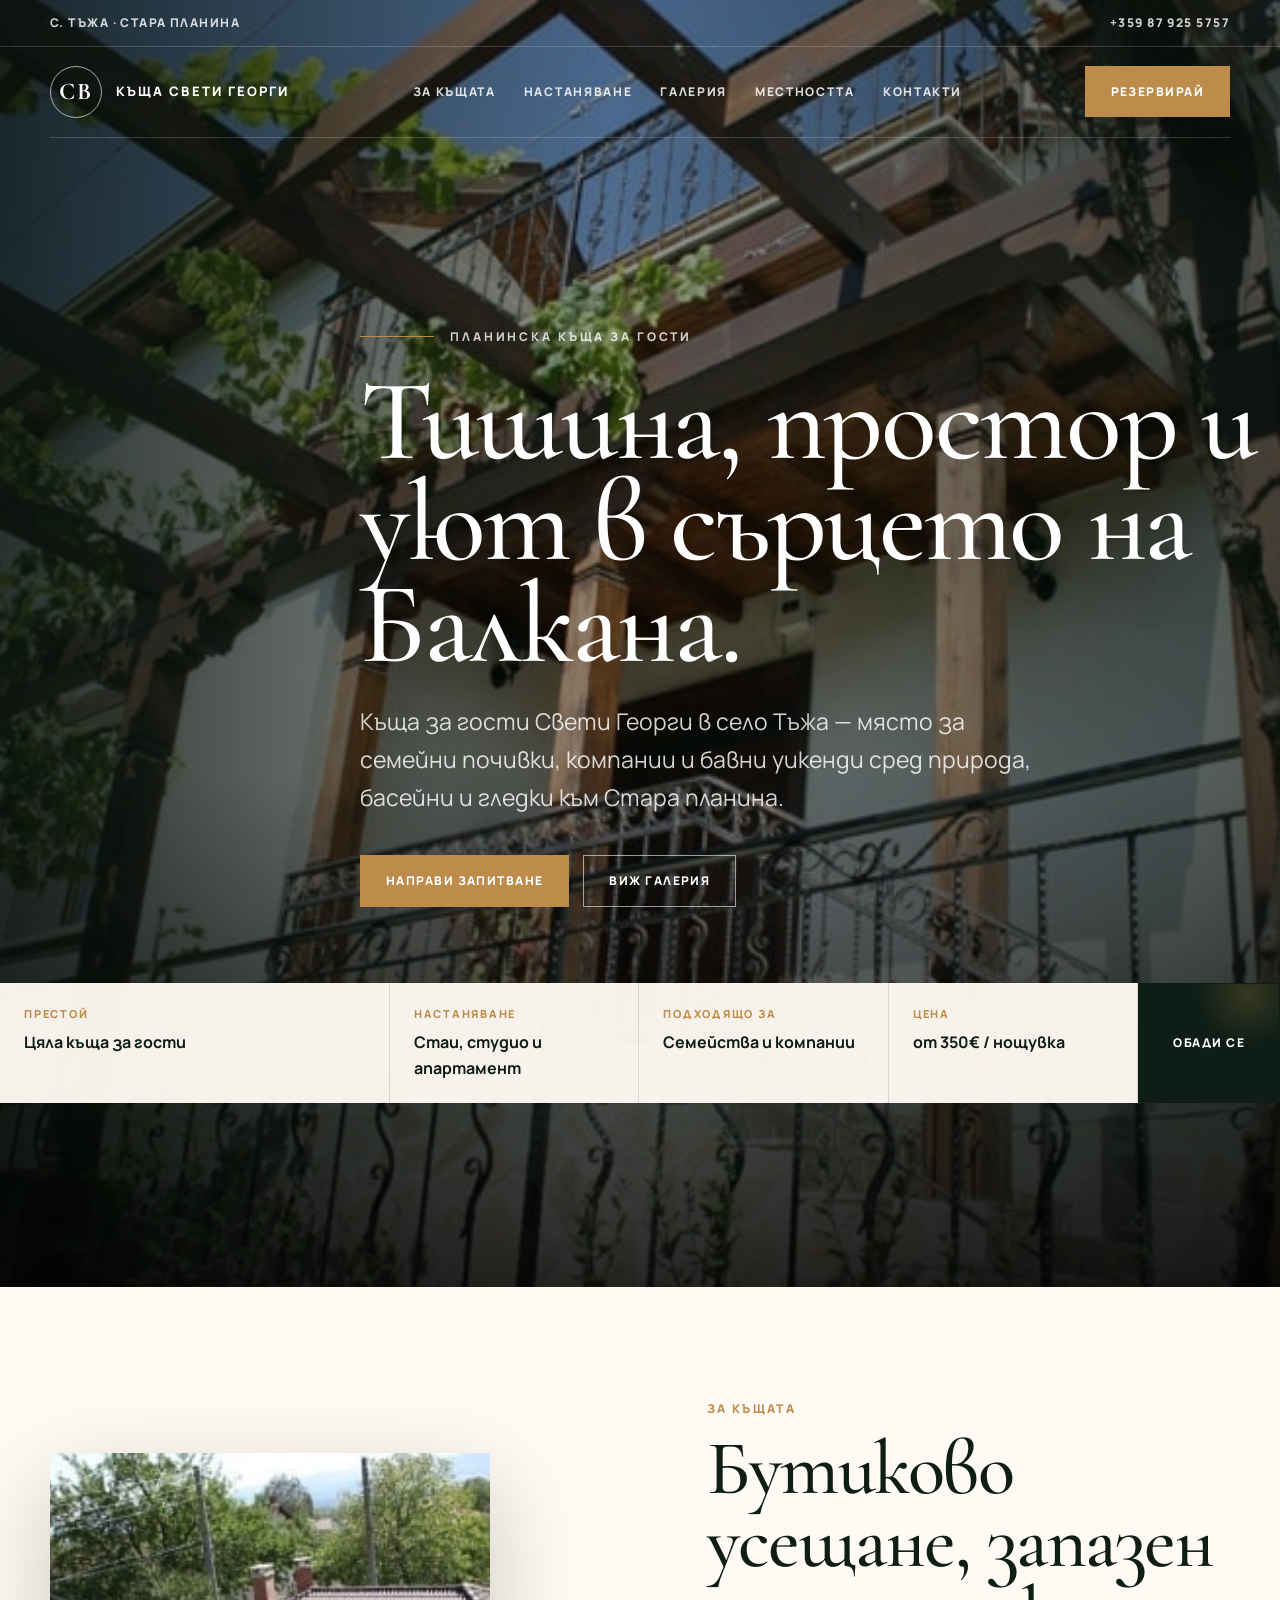
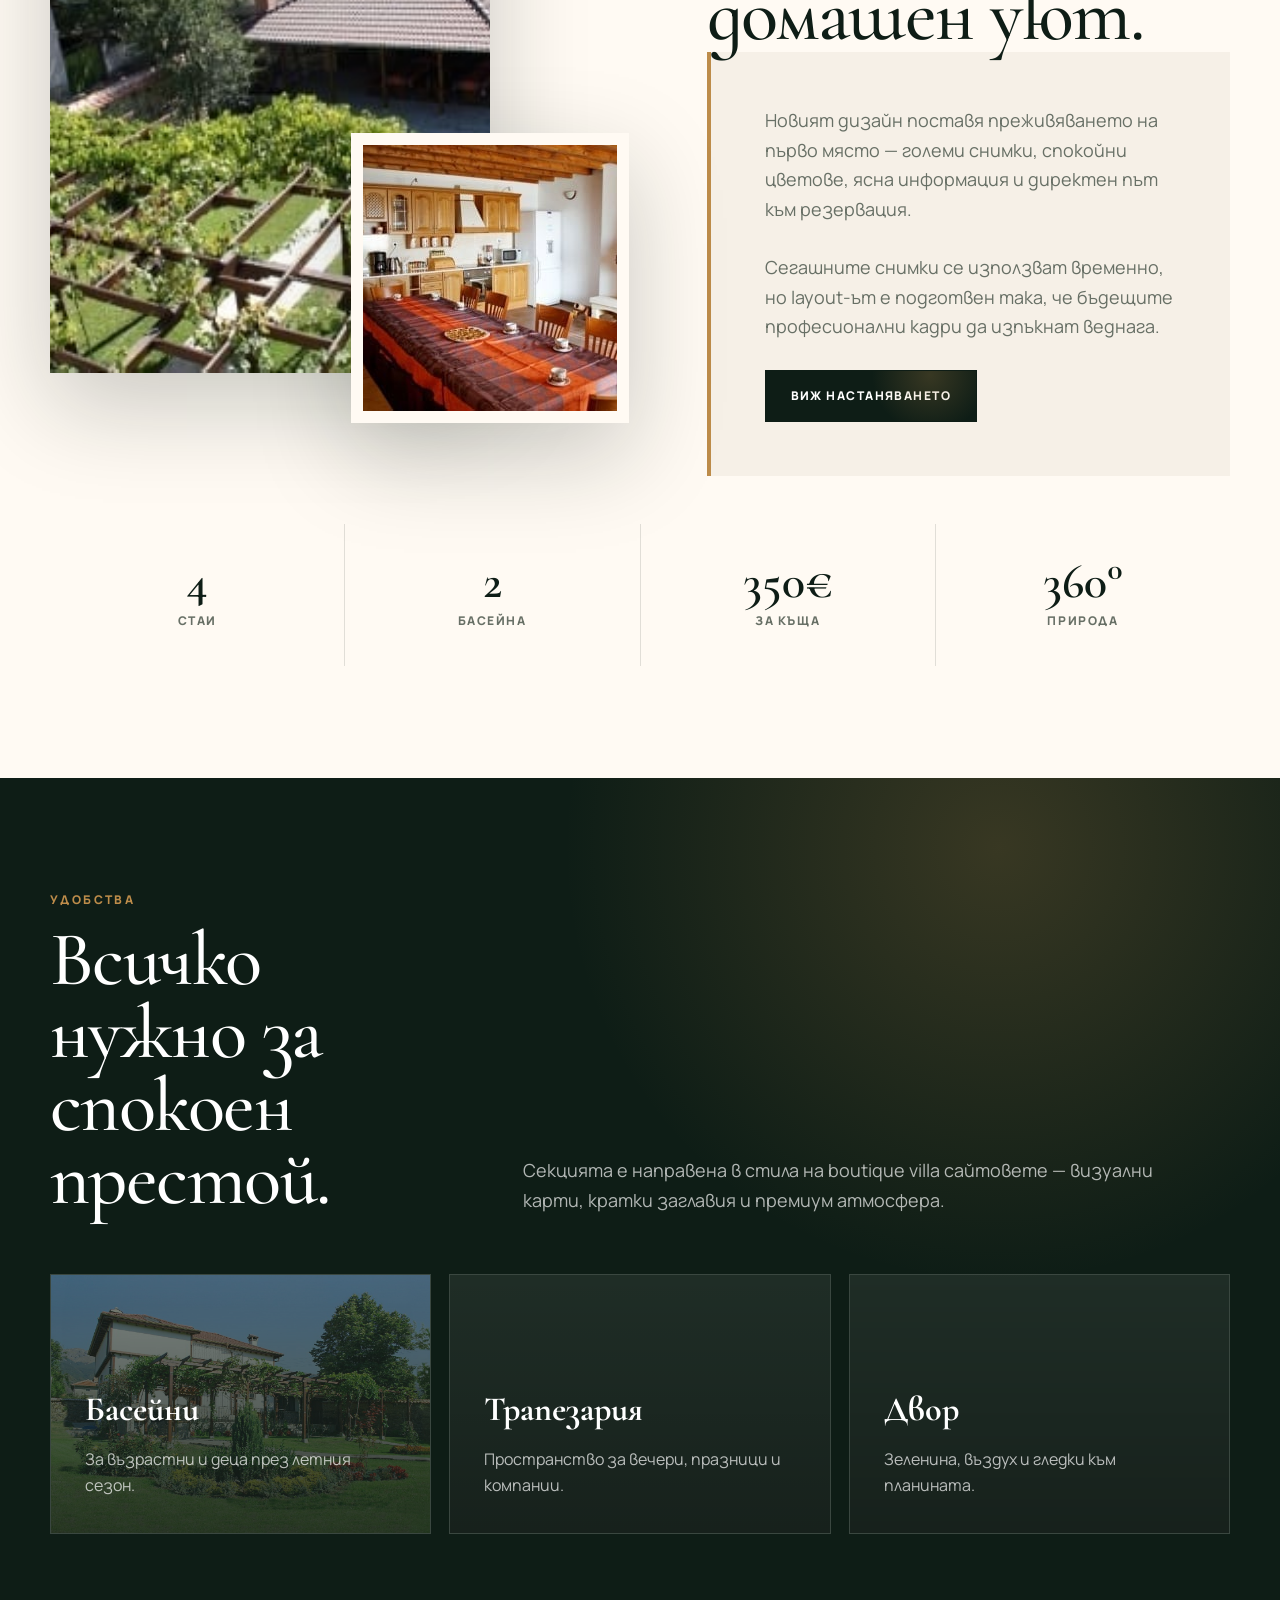
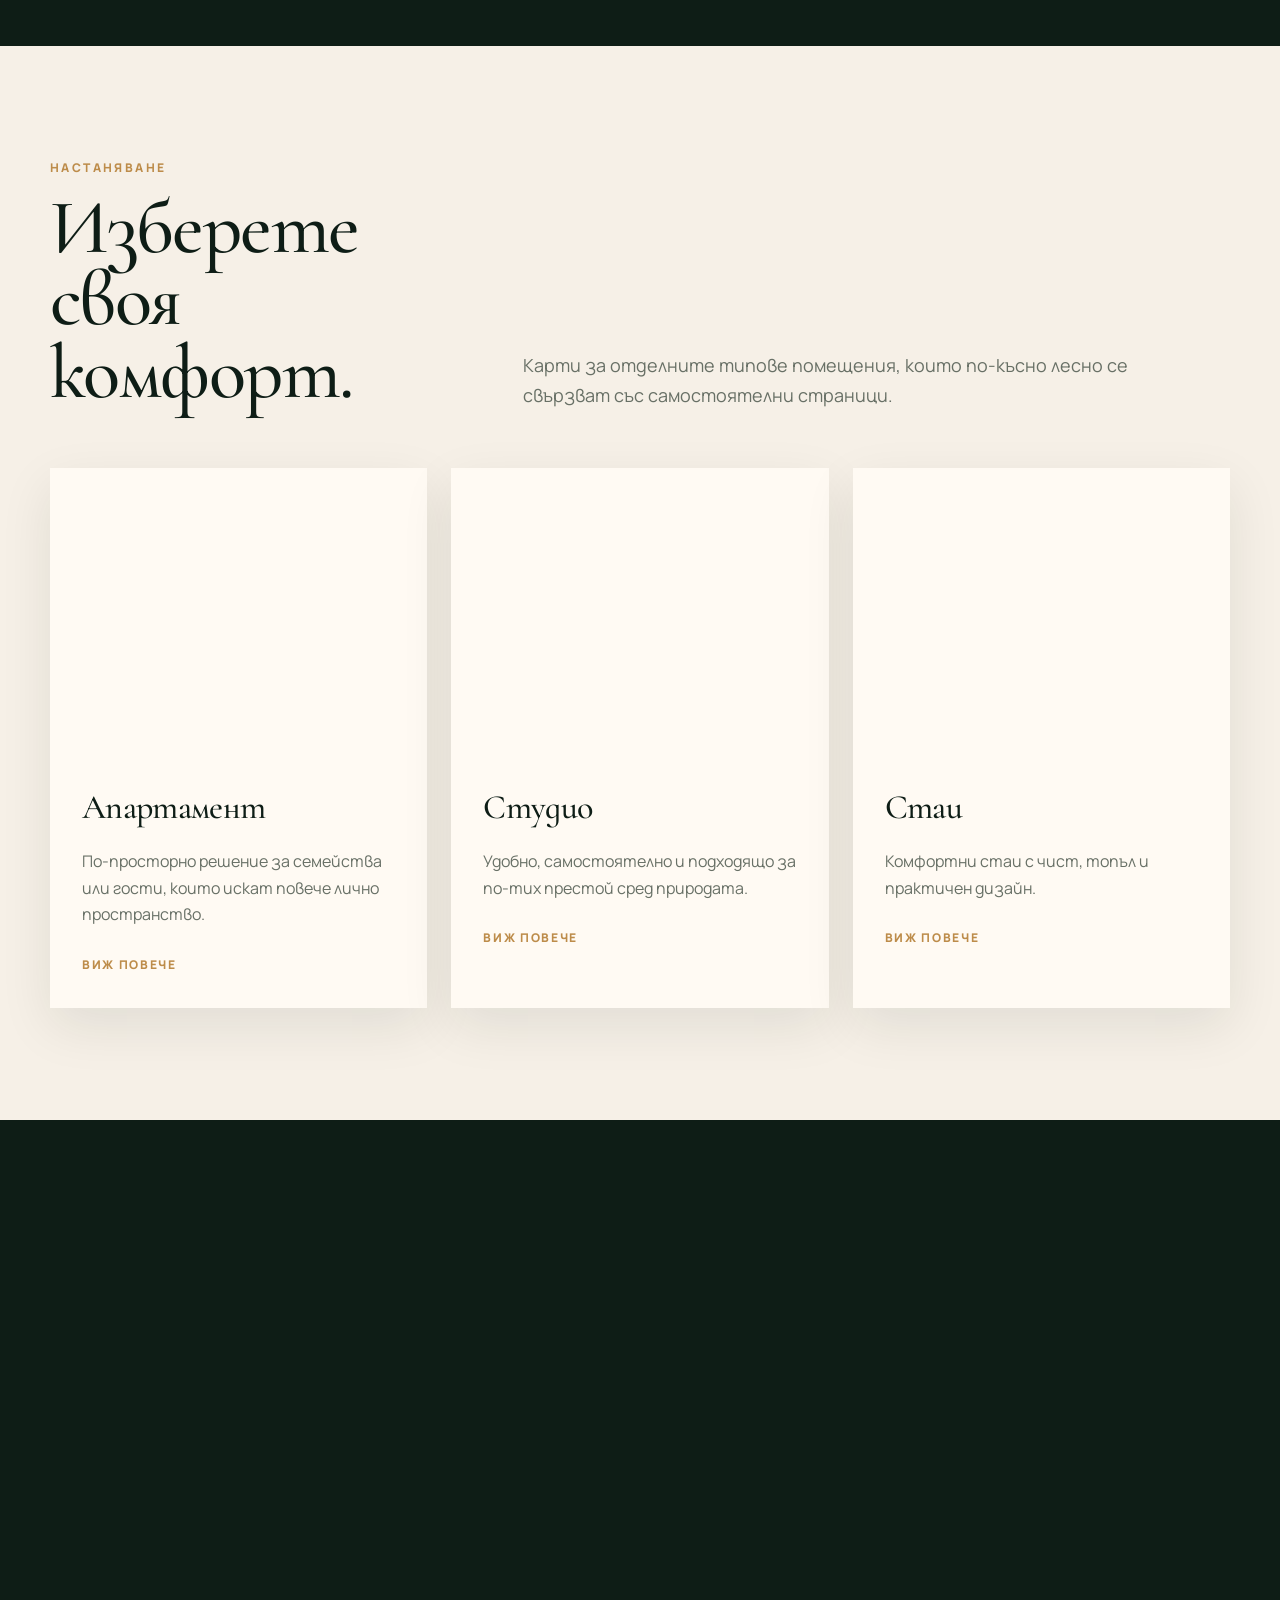
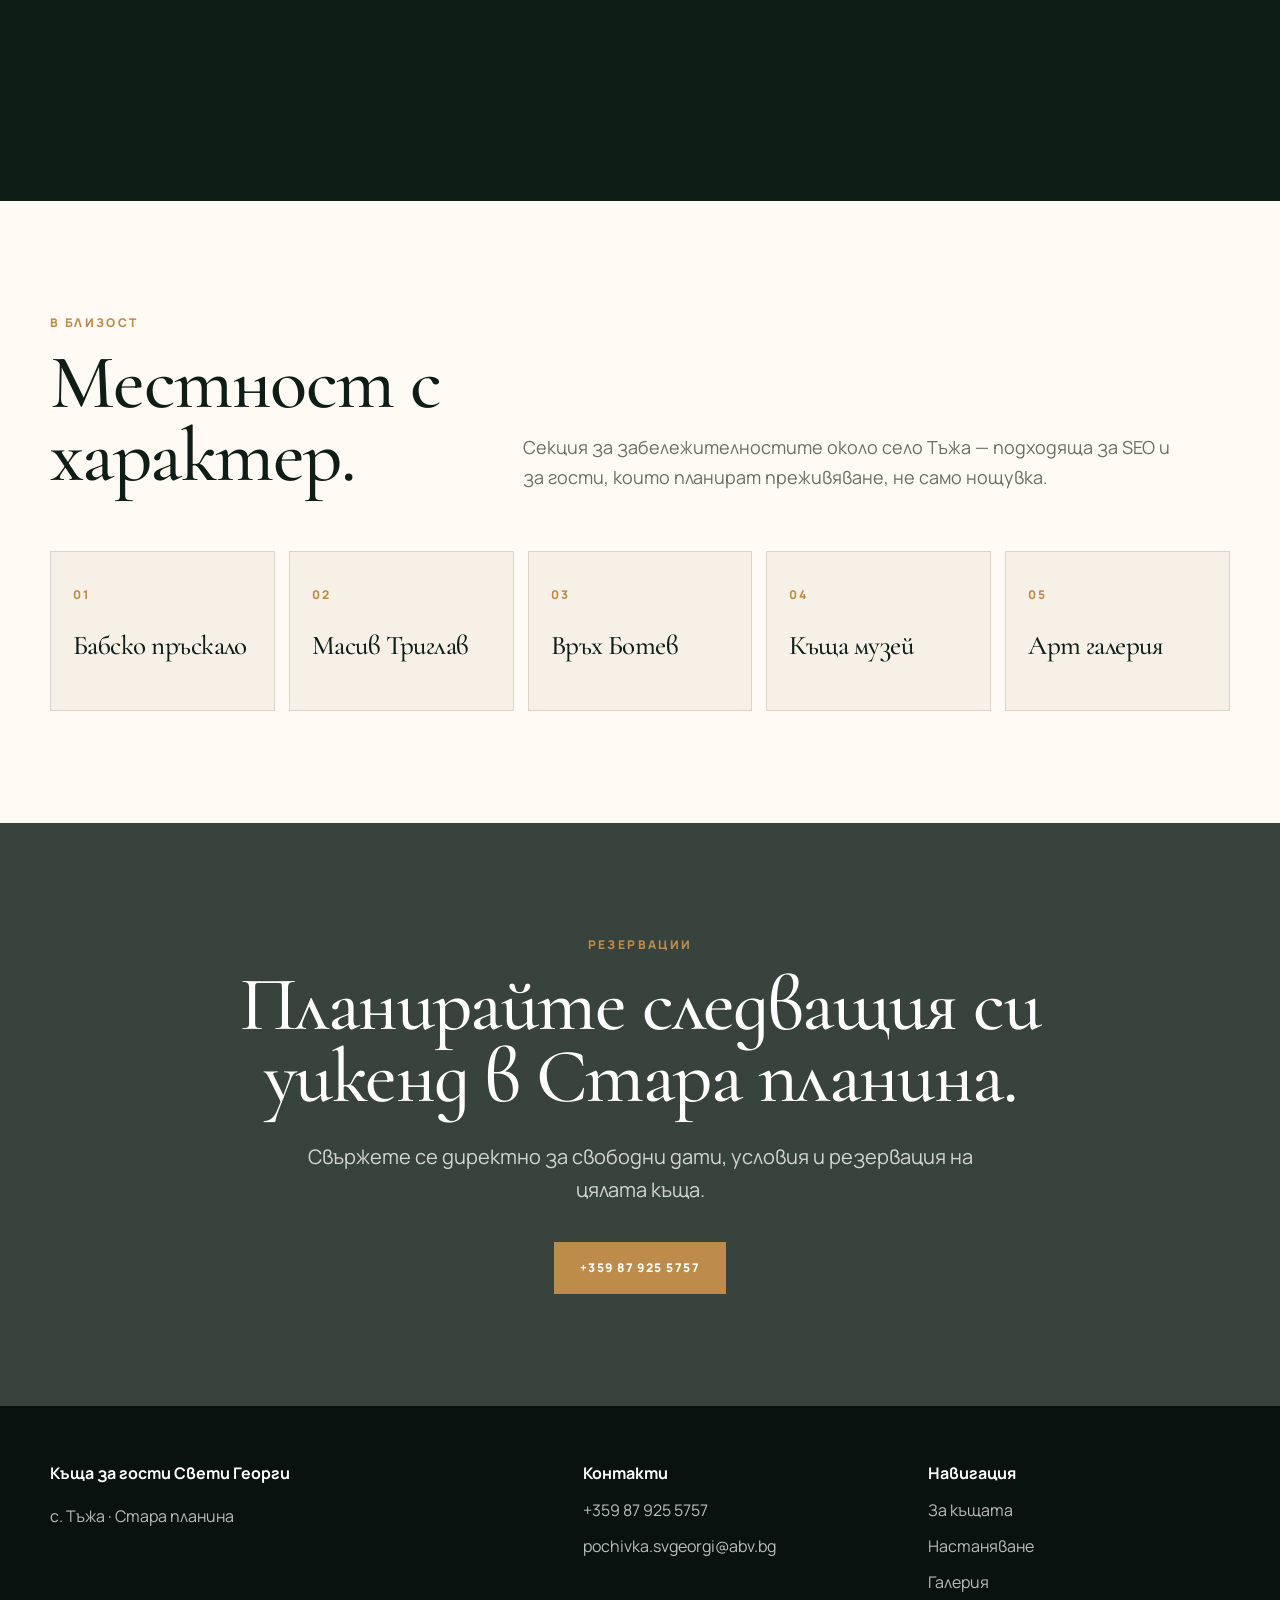
==== index.html @ 25342de2 "Add files via upload" ====
<!doctype html>
<html lang="bg">
<head>
  <meta charset="utf-8">
  <meta name="viewport" content="width=device-width, initial-scale=1">
  <title>Къща за гости Свети Георги — с. Тъжа</title>
  <meta name="description" content="Модерен homepage редизайн за Къща за гости Свети Георги, вдъхновен от boutique villa стил.">
  <link rel="preconnect" href="https://fonts.googleapis.com">
  <link rel="preconnect" href="https://fonts.gstatic.com" crossorigin>
  <link href="https://fonts.googleapis.com/css2?family=Cormorant+Garamond:wght@400;500;600;700&family=Manrope:wght@400;500;600;700;800&display=swap" rel="stylesheet">
  <link rel="stylesheet" href="homepage.css">

</head>
<body>
  <div class="topbar"><div class="wrap"><span>с. Тъжа · Стара планина</span><a href="tel:+359879255757">+359 87 925 5757</a></div></div>
  <header><div class="wrap nav"><a class="logo" href="#"><span class="mark">Св</span><span>Къща Свети Георги</span></a><nav class="menu"><a href="#about">За къщата</a><a href="#rooms">Настаняване</a><a href="#gallery">Галерия</a><a href="#location">Местността</a><a href="#contact">Контакти</a></nav><a class="btn" href="#booking">Резервирай</a></div></header>

  <main>
    <section class="hero">
      <div class="wrap hero-inner">
        <div class="hero-copy">
          <div class="eyebrow">Планинска къща за гости</div>
          <h1 class="serif">Тишина, простор и уют в сърцето на Балкана.</h1>
          <p class="lead">Къща за гости Свети Георги в село Тъжа — място за семейни почивки, компании и бавни уикенди сред природа, басейни и гледки към Стара планина.</p>
          <div class="hero-actions"><a class="btn" href="#booking">Направи запитване</a><a class="btn outline" href="#gallery">Виж галерия</a></div>
        </div>
        <form class="booking" id="booking">
          <div class="field"><span>Престой</span><strong>Цяла къща за гости</strong></div>
          <div class="field"><span>Настаняване</span><strong>Стаи, студио и апартамент</strong></div>
          <div class="field"><span>Подходящо за</span><strong>Семейства и компании</strong></div>
          <div class="field"><span>Цена</span><strong>от 350€ / нощувка</strong></div>
          <a class="btn dark" href="tel:+359879255757">Обади се</a>
        </form>
      </div>
    </section>

    <section class="intro" id="about">
      <div class="wrap intro-grid">
        <div class="photo-stack"><div class="photo-main"></div><div class="photo-small"></div></div>
        <div><div class="kicker">За къщата</div><h2 class="serif">Бутиково усещане, запазен домашен уют.</h2><div class="text-card"><p>Новият дизайн поставя преживяването на първо място — големи снимки, спокойни цветове, ясна информация и директен път към резервация.</p><p>Сегашните снимки се използват временно, но layout-ът е подготвен така, че бъдещите професионални кадри да изпъкнат веднага.</p><a class="btn dark" href="#rooms">Виж настаняването</a></div></div>
      </div>
      <div class="wrap facts"><div class="fact"><strong>4</strong><span>стаи</span></div><div class="fact"><strong>2</strong><span>басейна</span></div><div class="fact"><strong>350€</strong><span>за къща</span></div><div class="fact"><strong>360°</strong><span>природа</span></div></div>
    </section>

    <section class="dark">
      <div class="wrap"><div class="section-head"><div><div class="kicker">Удобства</div><h2 class="serif">Всичко нужно за спокоен престой.</h2></div><p>Секцията е направена в стила на boutique villa сайтовете — визуални карти, кратки заглавия и премиум атмосфера.</p></div><div class="amenities">
        <article class="amenity" style="--img:url('images/acc3-min.jpg')"><h3>Басейни</h3><p>За възрастни и деца през летния сезон.</p></article>
        <article class="amenity" style="--img:url('https://kashta-svgeorgi.com/thumbs/1/img_3010.jpg')"><h3>Трапезария</h3><p>Пространство за вечери, празници и компании.</p></article>
        <article class="amenity" style="--img:url('https://kashta-svgeorgi.com/thumbs/1/img_3011.jpg')"><h3>Двор</h3><p>Зеленина, въздух и гледки към планината.</p></article>
      </div></div>
    </section>

    <section class="rooms" id="rooms">
      <div class="wrap"><div class="section-head"><div><div class="kicker">Настаняване</div><h2 class="serif">Изберете своя комфорт.</h2></div><p>Карти за отделните типове помещения, които по-късно лесно се свързват със самостоятелни страници.</p></div><div class="room-grid">
        <article class="room"><div class="room-img" style="--img:url('https://kashta-svgeorgi.com/thumbs/1/img_3012.jpg')"></div><div class="room-body"><h3 class="serif">Апартамент</h3><p>По-просторно решение за семейства или гости, които искат повече лично пространство.</p><a class="more" href="#">Виж повече</a></div></article>
        <article class="room"><div class="room-img" style="--img:url('https://kashta-svgeorgi.com/thumbs/1/img_3013.jpg')"></div><div class="room-body"><h3 class="serif">Студио</h3><p>Удобно, самостоятелно и подходящо за по-тих престой сред природата.</p><a class="more" href="#">Виж повече</a></div></article>
        <article class="room"><div class="room-img" style="--img:url('https://kashta-svgeorgi.com/thumbs/1/img_3014.jpg')"></div><div class="room-body"><h3 class="serif">Стаи</h3><p>Комфортни стаи с чист, топъл и практичен дизайн.</p><a class="more" href="#">Виж повече</a></div></article>
      </div></div>
    </section>

    <section class="gallery" id="gallery">
      <div style="--img:url('https://kashta-svgeorgi.com/thumbs/1/img_3015.jpg')"></div><div style="--img:url('https://kashta-svgeorgi.com/thumbs/1/img_3016.jpg')"></div><div style="--img:url('https://kashta-svgeorgi.com/thumbs/1/img_3017.jpg')"></div><div style="--img:url('https://kashta-svgeorgi.com/thumbs/1/img_3018.jpg')"></div><div style="--img:url('https://kashta-svgeorgi.com/thumbs/1/img_3019.jpg')"></div>
    </section>

    <section class="location" id="location">
      <div class="wrap"><div class="section-head"><div><div class="kicker">В близост</div><h2 class="serif">Местност с характер.</h2></div><p>Секция за забележителностите около село Тъжа — подходяща за SEO и за гости, които планират преживяване, не само нощувка.</p></div><div class="nearby"><div class="place"><span>01</span><h3 class="serif">Бабско пръскало</h3></div><div class="place"><span>02</span><h3 class="serif">Масив Триглав</h3></div><div class="place"><span>03</span><h3 class="serif">Връх Ботев</h3></div><div class="place"><span>04</span><h3 class="serif">Къща музей</h3></div><div class="place"><span>05</span><h3 class="serif">Арт галерия</h3></div></div></div>
    </section>

    <section class="cta" id="contact"><div class="wrap"><div class="kicker">Резервации</div><h2 class="serif">Планирайте следващия си уикенд в Стара планина.</h2><p>Свържете се директно за свободни дати, условия и резервация на цялата къща.</p><a class="btn" href="tel:+359879255757">+359 87 925 5757</a></div></section>
  </main>

  <footer><div class="wrap foot"><div><strong>Къща за гости Свети Георги</strong><p>с. Тъжа · Стара планина</p></div><div><strong>Контакти</strong><a href="tel:+359879255757">+359 87 925 5757</a><a href="mailto:pochivka.svgeorgi@abv.bg">pochivka.svgeorgi@abv.bg</a></div><div><strong>Навигация</strong><a href="#about">За къщата</a><a href="#rooms">Настаняване</a><a href="#gallery">Галерия</a></div></div></footer>
</body>
</html>
---- homepage.css ----
/* =========================================================
   Къща Свети Георги — Homepage styles
   Подредба на файла:
   01. Design tokens
   02. Reset & base
   03. Layout helpers
   04. Buttons
   05. Header / Navigation
   06. Hero
   07. Booking bar
   08. Section base styles
   09. Intro / About
   10. Amenities
   11. Rooms
   12. Gallery
   13. Location
   14. CTA
   15. Footer
   16. Responsive
   ========================================================= */


/* =========================================================
   01. Design tokens
   ========================================================= */

:root {
  --bg: #f6f0e7;
  --paper: #fffaf3;
  --forest: #0e1d16;
  --forest-2: #183327;
  --olive: #697653;
  --gold: #bd8c4a;
  --gold-2: #e2c28a;
  --text: #1b211c;
  --muted: #687066;
  --line: rgba(27, 33, 28, .13);
  --white: rgba(255, 255, 255, .92);
  --shadow: 0 32px 90px rgba(13, 29, 22, .22);
}


/* =========================================================
   02. Reset & base
   ========================================================= */

* {
  box-sizing: border-box;
}

html {
  scroll-behavior: smooth;
}

body {
  margin: 0;
  background: var(--bg);
  color: var(--text);
  font-family: Manrope, system-ui, sans-serif;
  line-height: 1.65;
}

a {
  color: inherit;
  text-decoration: none;
}

img {
  display: block;
  max-width: 100%;
}


/* =========================================================
   03. Layout helpers
   ========================================================= */

.wrap {
  width: min(1180px, calc(100% - 42px));
  margin: auto;
}

.serif {
  font-family: "Cormorant Garamond", Georgia, serif;
  font-weight: 500;
  letter-spacing: -.02em;
}


/* =========================================================
   04. Buttons
   ========================================================= */

.btn {
  display: inline-flex;
  align-items: center;
  justify-content: center;
  gap: 10px;

  padding: 15px 25px;

  border: 1px solid transparent;
  background: var(--gold);
  color: #fff;

  font-size: 12px;
  font-weight: 800;
  letter-spacing: .12em;
  text-transform: uppercase;

  transition: .22s ease;
}

.btn:hover {
  transform: translateY(-2px);
  filter: brightness(.96);
}

.btn.outline {
  background: transparent;
  border-color: rgba(255, 255, 255, .58);
}

.btn.dark {
  background: var(--forest);
}


/* =========================================================
   05. Header / Navigation
   ========================================================= */

.topbar {
  position: absolute;
  z-index: 10;
  inset: 0 0 auto 0;

  color: #fff;
  border-bottom: 1px solid rgba(255, 255, 255, .18);
}

.topbar .wrap {
  height: 46px;

  display: flex;
  align-items: center;
  justify-content: space-between;

  color: rgba(255, 255, 255, .82);
  font-size: 12px;
  font-weight: 800;
  letter-spacing: .12em;
  text-transform: uppercase;
}

header {
  position: absolute;
  z-index: 11;
  top: 46px;
  left: 0;
  right: 0;

  color: #fff;
}

.nav {
  height: 92px;

  display: flex;
  align-items: center;
  justify-content: space-between;

  border-bottom: 1px solid rgba(255, 255, 255, .18);
}

.logo {
  display: flex;
  align-items: center;
  gap: 14px;

  font-size: 13px;
  font-weight: 800;
  letter-spacing: .16em;
  text-transform: uppercase;
}

.mark {
  width: 52px;
  height: 52px;

  display: grid;
  place-items: center;

  border: 1px solid rgba(255, 255, 255, .62);
  border-radius: 999px;
  color: #fff;

  font-family: "Cormorant Garamond", Georgia, serif;
  font-size: 24px;
}

.menu {
  display: flex;
  gap: 28px;

  color: rgba(255, 255, 255, .84);
  font-size: 12px;
  font-weight: 800;
  letter-spacing: .14em;
  text-transform: uppercase;
}

.menu a:hover {
  color: var(--gold-2);
}


/* =========================================================
   06. Hero
   ========================================================= */

.hero {
  min-height: 100vh;
  position: relative;

  display: flex;
  align-items: flex-end;
  overflow: hidden;

  background: #0e1d16;
  color: #fff;
}

.hero::before {
  content: "";
  position: absolute;
  inset: 0;

  background:
    linear-gradient(90deg, rgba(8, 18, 13, .88), rgba(8, 18, 13, .42) 48%, rgba(8, 18, 13, .72)),
    url('images/img_3005.jpg') center / cover no-repeat;

  transform: scale(1.03);
}

.hero::after {
  content: "";
  position: absolute;
  left: 0;
  right: 0;
  bottom: 0;

  height: 40%;
  background: linear-gradient(to top, rgba(0, 0, 0, .74), transparent);
}

.hero-inner {
  width: 100%;
  position: relative;
  z-index: 2;

  padding: 215px 0 72px;
}

.hero-copy {
  max-width: 970px;
  margin-left: 360px;
}

.eyebrow {
  display: flex;
  align-items: center;
  gap: 16px;

  margin-bottom: 24px;

  color: rgba(255, 255, 255, .78);
  font-size: 12px;
  font-weight: 800;
  letter-spacing: .24em;
  text-transform: uppercase;
}

.eyebrow::before {
  content: "";
  width: 74px;
  height: 1px;
  background: var(--gold);
}

h1 {
  max-width: 970px;
  margin: 0;

  font-size: clamp(58px, 9vw, 128px);
  line-height: .88;

  text-shadow: 0 24px 60px rgba(0, 0, 0, .26);
}

.lead {
  max-width: 690px;
  margin: 28px 0 0;

  color: rgba(255, 255, 255, .82);
  font-size: clamp(18px, 2vw, 23px);
}

.hero-actions {
  display: flex;
  flex-wrap: wrap;
  gap: 14px;

  margin-top: 38px;
}


/* =========================================================
   07. Booking bar
   ========================================================= */

.booking {
  display: grid;
  grid-template-columns: 1.25fr .8fr .8fr .8fr auto;

  margin-top: 76px;

  background: rgba(255, 250, 243, .96);
  color: var(--text);
  box-shadow: var(--shadow);
}

.field {
  padding: 22px 24px;
  border-right: 1px solid var(--line);
}

.field span {
  display: block;
  margin-bottom: 6px;

  color: var(--gold);
  font-size: 11px;
  font-weight: 800;
  letter-spacing: .16em;
  text-transform: uppercase;
}

.field strong {
  color: var(--forest);
  font-size: 16px;
}

.booking .btn {
  height: 100%;
  padding-inline: 34px;
}


/* =========================================================
   08. Section base styles
   ========================================================= */

section {
  padding: 112px 0;
}

.section-head {
  display: grid;
  grid-template-columns: .7fr 1.2fr;
  gap: 60px;
  align-items: end;

  margin-bottom: 58px;
}

.kicker {
  margin-bottom: 14px;

  color: var(--gold);
  font-size: 12px;
  font-weight: 800;
  letter-spacing: .2em;
  text-transform: uppercase;
}

h2 {
  margin: 0;

  color: var(--forest);
  font-size: clamp(42px, 6vw, 78px);
  line-height: .95;
}

.section-head p {
  max-width: 660px;
  margin: 0;

  color: var(--muted);
  font-size: 18px;
}


/* =========================================================
   09. Intro / About
   ========================================================= */

.intro {
  background: var(--paper);
}

.intro-grid {
  display: grid;
  grid-template-columns: 1.05fr .95fr;
  gap: 78px;
  align-items: center;
}

.photo-stack {
  min-height: 570px;
  position: relative;
}

.photo-main,
.photo-small {
  position: absolute;
  background-position: center;
  background-size: cover;
  background-repeat: no-repeat;
  box-shadow: var(--shadow);
}

.photo-main {
  left: 0;
  top: 0;

  width: 76%;
  height: 520px;

  background-image: url('images/img_3114.jpg');
}

.photo-small {
  right: 0;
  bottom: 0;

  width: 48%;
  height: 290px;

  border: 12px solid var(--paper);
  background-image: url('images/img_3129.jpg');
}

.text-card {
  padding: 54px;
  background: var(--bg);
  border-left: 4px solid var(--gold);
}

.text-card p {
  margin: 0 0 28px;
  color: var(--muted);
  font-size: 18px;
}

.facts {
  display: grid;
  grid-template-columns: repeat(4, 1fr);
  gap: 1px;

  margin-top: 48px;
  background: var(--line);
}

.fact {
  padding: 34px 28px;
  background: var(--paper);
  text-align: center;
}

.fact strong {
  display: block;

  color: var(--forest);
  font-family: "Cormorant Garamond", Georgia, serif;
  font-size: 48px;
  font-weight: 600;
  line-height: 1;
}

.fact span {
  color: var(--muted);
  font-size: 12px;
  font-weight: 800;
  letter-spacing: .13em;
  text-transform: uppercase;
}


/* =========================================================
   10. Amenities
   ========================================================= */

.dark {
  position: relative;
  overflow: hidden;

  background: var(--forest);
  color: #fff;
}

.dark::before {
  content: "";
  position: absolute;
  inset: 0;

  background: radial-gradient(circle at 78% 8%, rgba(189, 140, 74, .24), transparent 34%);
}

.dark .wrap {
  position: relative;
  z-index: 1;
}

.dark h2 {
  color: #fff;
}

.dark .section-head p {
  color: rgba(255, 255, 255, .68);
}

.amenities {
  display: grid;
  grid-template-columns: repeat(3, 1fr);
  gap: 18px;
}

.amenity {
  min-height: 260px;
  position: relative;
  overflow: hidden;

  display: flex;
  flex-direction: column;
  justify-content: flex-end;

  padding: 34px;
  background: rgba(255, 255, 255, .07);
  border: 1px solid rgba(255, 255, 255, .12);
}

.amenity::before {
  content: "";
  position: absolute;
  inset: 0;

  background:
    linear-gradient(to top, rgba(0, 0, 0, .64), transparent),
    var(--img) center / cover no-repeat;

  opacity: .42;
  transition: .3s;
}

.amenity:hover::before {
  opacity: .6;
  transform: scale(1.04);
}

.amenity * {
  position: relative;
}

.amenity h3 {
  margin: 0 0 8px;

  font-family: "Cormorant Garamond", Georgia, serif;
  font-size: 34px;
}

.amenity p {
  margin: 0;
  color: rgba(255, 255, 255, .7);
}


/* =========================================================
   11. Rooms
   ========================================================= */

.rooms {
  background: var(--bg);
}

.room-grid {
  display: grid;
  grid-template-columns: repeat(3, 1fr);
  gap: 24px;
}

.room {
  background: var(--paper);
  box-shadow: 0 18px 50px rgba(13, 29, 22, .09);
}

.room-img {
  height: 280px;
  background: var(--img) center / cover no-repeat;
}

.room-body {
  padding: 32px;
}

.room h3 {
  margin: 0 0 12px;
  color: var(--forest);
  font-size: 34px;
}

.room p {
  margin: 0 0 22px;
  color: var(--muted);
}

.more {
  color: var(--gold);
  font-size: 12px;
  font-weight: 800;
  letter-spacing: .14em;
  text-transform: uppercase;
}


/* =========================================================
   12. Gallery
   ========================================================= */

.gallery {
  display: grid;
  grid-template-columns: 1.2fr .8fr .8fr;
  grid-auto-rows: 340px;
  gap: 1px;

  padding: 0;
  background: var(--forest);
}

.gallery div {
  min-height: 280px;
  background: var(--img) center / cover no-repeat;
}

.gallery div:first-child {
  grid-row: span 2;
}


/* =========================================================
   13. Location
   ========================================================= */

.location {
  background: var(--paper);
}

.nearby {
  display: grid;
  grid-template-columns: repeat(5, 1fr);
  gap: 14px;
}

.place {
  min-height: 160px;
  padding: 28px 22px;

  background: var(--bg);
  border: 1px solid var(--line);
}

.place span {
  color: var(--gold);
  font-size: 12px;
  font-weight: 800;
  letter-spacing: .16em;
  text-transform: uppercase;
}

.place h3 {
  margin: 18px 0 0;
  color: var(--forest);
  font-size: 27px;
}


/* =========================================================
   14. CTA
   ========================================================= */

.cta {
  background:
    linear-gradient(rgba(14, 29, 22, .82), rgba(14, 29, 22, .82)),
    url('https://kashta-svgeorgi.com/thumbs/1/img_3008.jpg') center / cover no-repeat;
  color: #fff;
  text-align: center;
}

.cta h2 {
  max-width: 820px;
  margin: auto;
  color: #fff;
}

.cta p {
  max-width: 720px;
  margin: 26px auto 36px;

  color: rgba(255, 255, 255, .78);
  font-size: 20px;
}


/* =========================================================
   15. Footer
   ========================================================= */

footer {
  padding: 54px 0;
  background: #09120e;
  color: rgba(255, 255, 255, .72);
}

.foot {
  display: grid;
  grid-template-columns: 1.3fr .8fr .8fr;
  gap: 42px;
}

.foot strong {
  color: #fff;
}

.foot a {
  display: block;
  margin-top: 10px;
}


/* =========================================================
   16. Responsive
   ========================================================= */

@media (max-width: 980px) {
  .hero-copy {
    margin-left: 0;
  }

  .menu {
    display: none;
  }

  .booking {
    grid-template-columns: 1fr 1fr;
  }

  .booking .btn {
    grid-column: 1 / -1;
    height: auto;
  }

  .section-head,
  .intro-grid {
    grid-template-columns: 1fr;
  }

  .facts,
  .room-grid,
  .amenities,
  .nearby {
    grid-template-columns: 1fr 1fr;
  }

  .gallery {
    grid-template-columns: 1fr 1fr;
  }

  .gallery div:first-child {
    grid-row: auto;
  }
}

@media (max-width: 640px) {
  .topbar {
    display: none;
  }

  header {
    top: 0;
  }

  .nav {
    height: 76px;
  }

  .wrap {
    width: min(100% - 28px, 1180px);
  }

  h1 {
    font-size: 52px;
  }

  .hero-inner {
    padding: 150px 0 40px;
  }

  .booking,
  .facts,
  .room-grid,
  .amenities,
  .nearby,
  .foot {
    grid-template-columns: 1fr;
  }

  .section-head {
    gap: 22px;
  }

  .photo-stack {
    min-height: 440px;
  }

  .photo-main {
    width: 88%;
    height: 390px;
  }

  .photo-small {
    width: 62%;
    height: 210px;
  }

  .gallery {
    grid-template-columns: 1fr;
  }

  section {
    padding: 76px 0;
  }
}
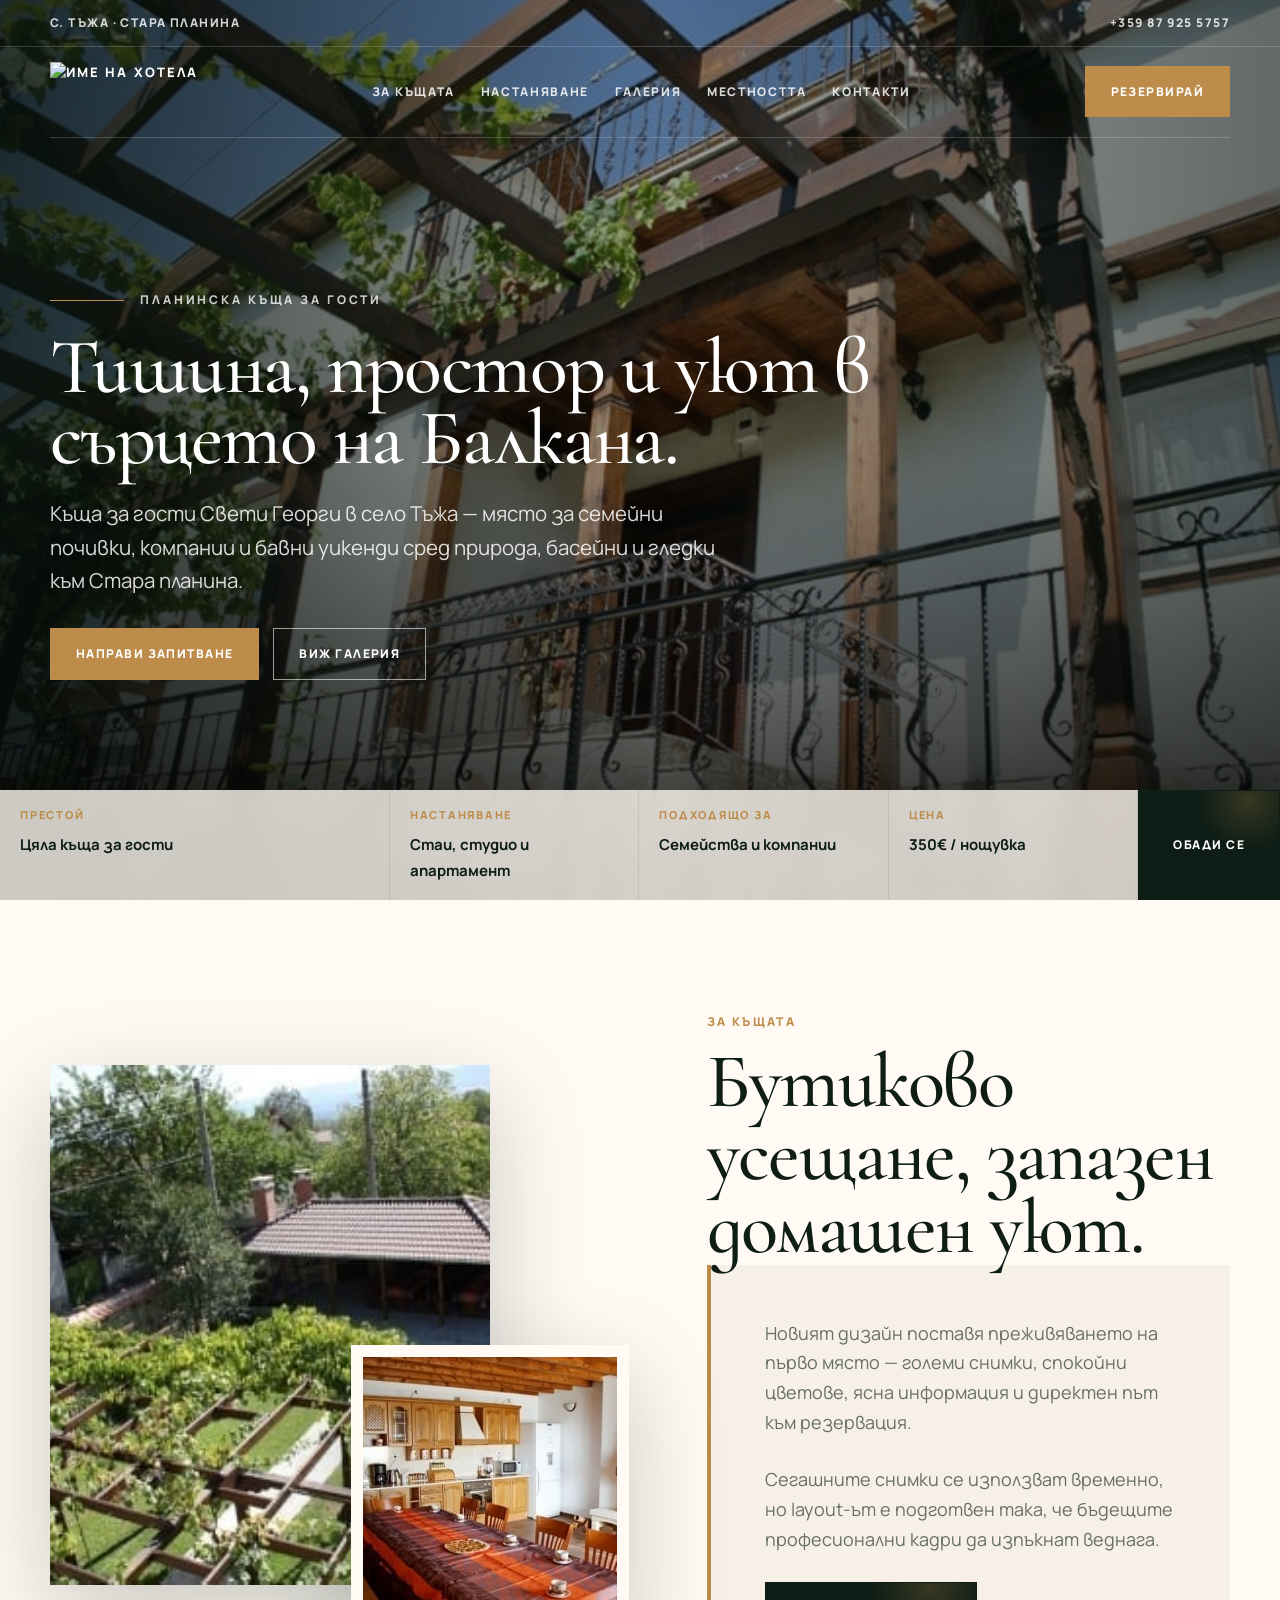
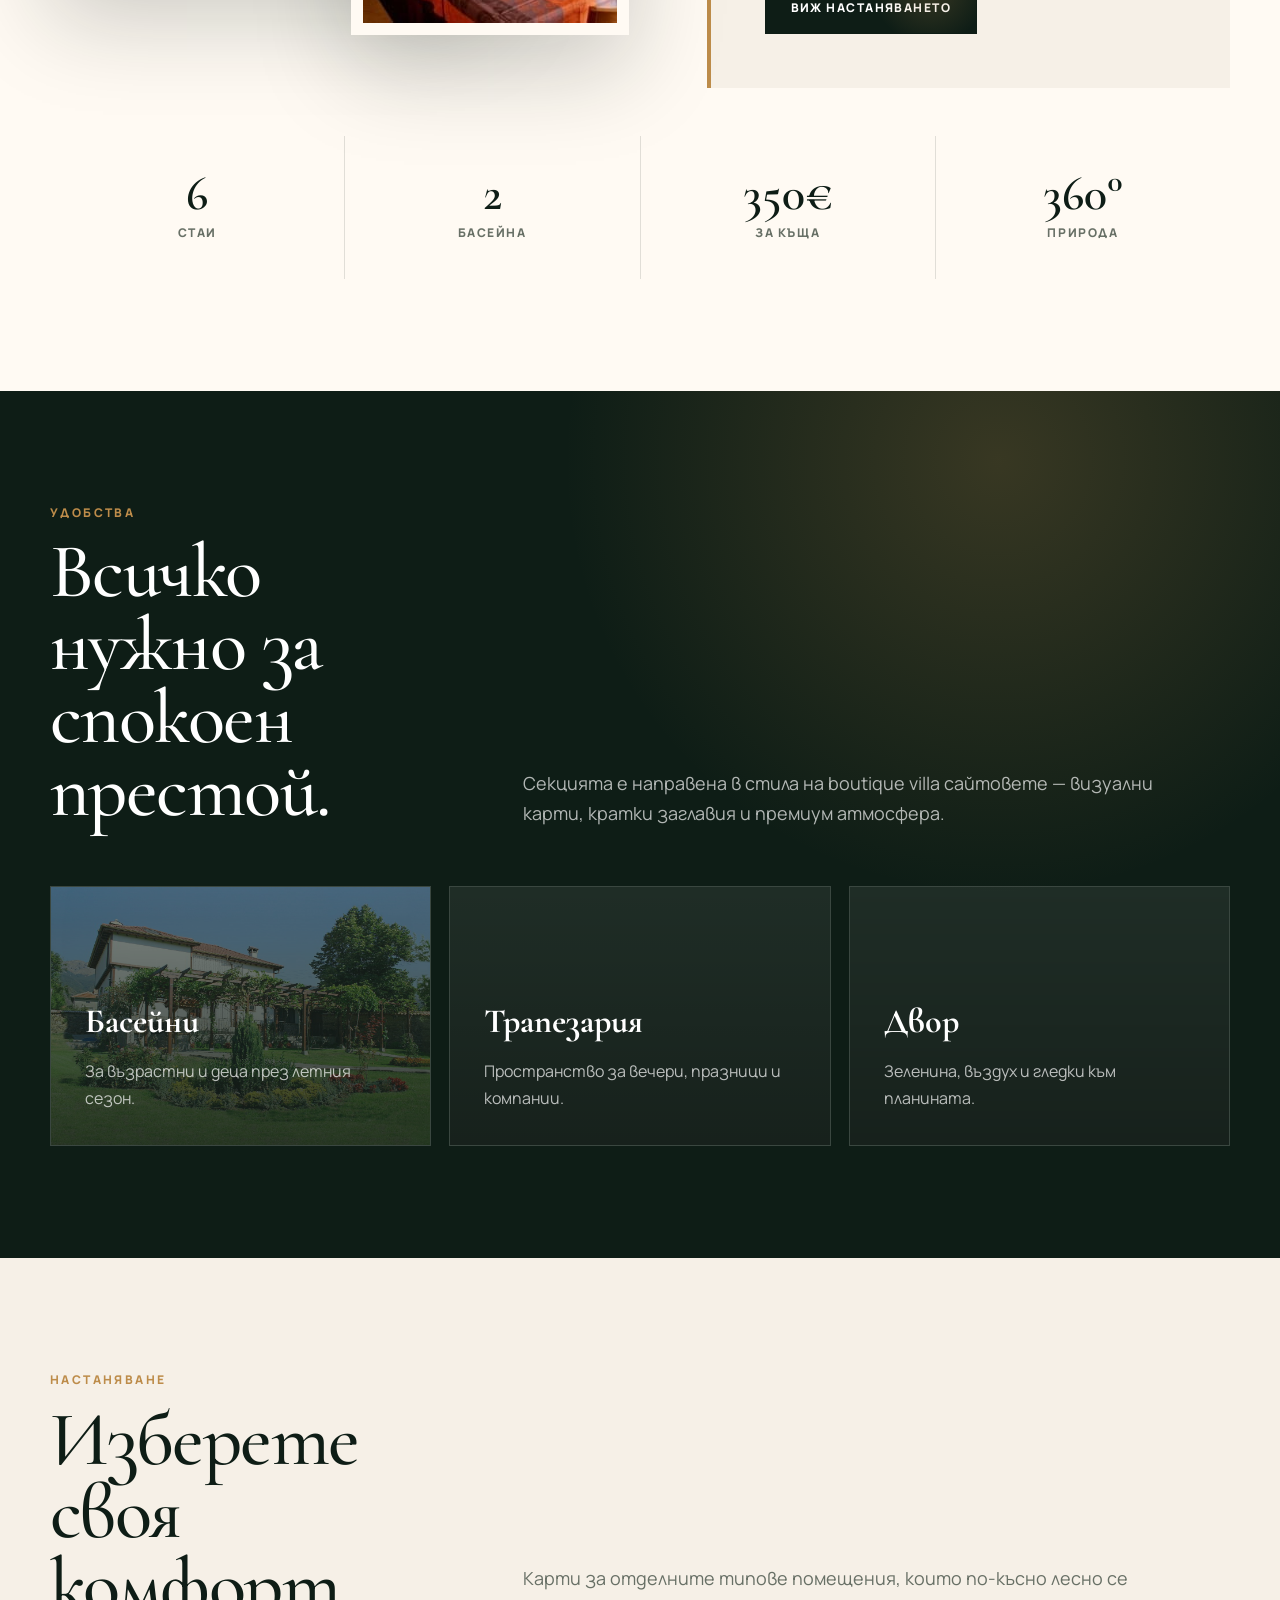
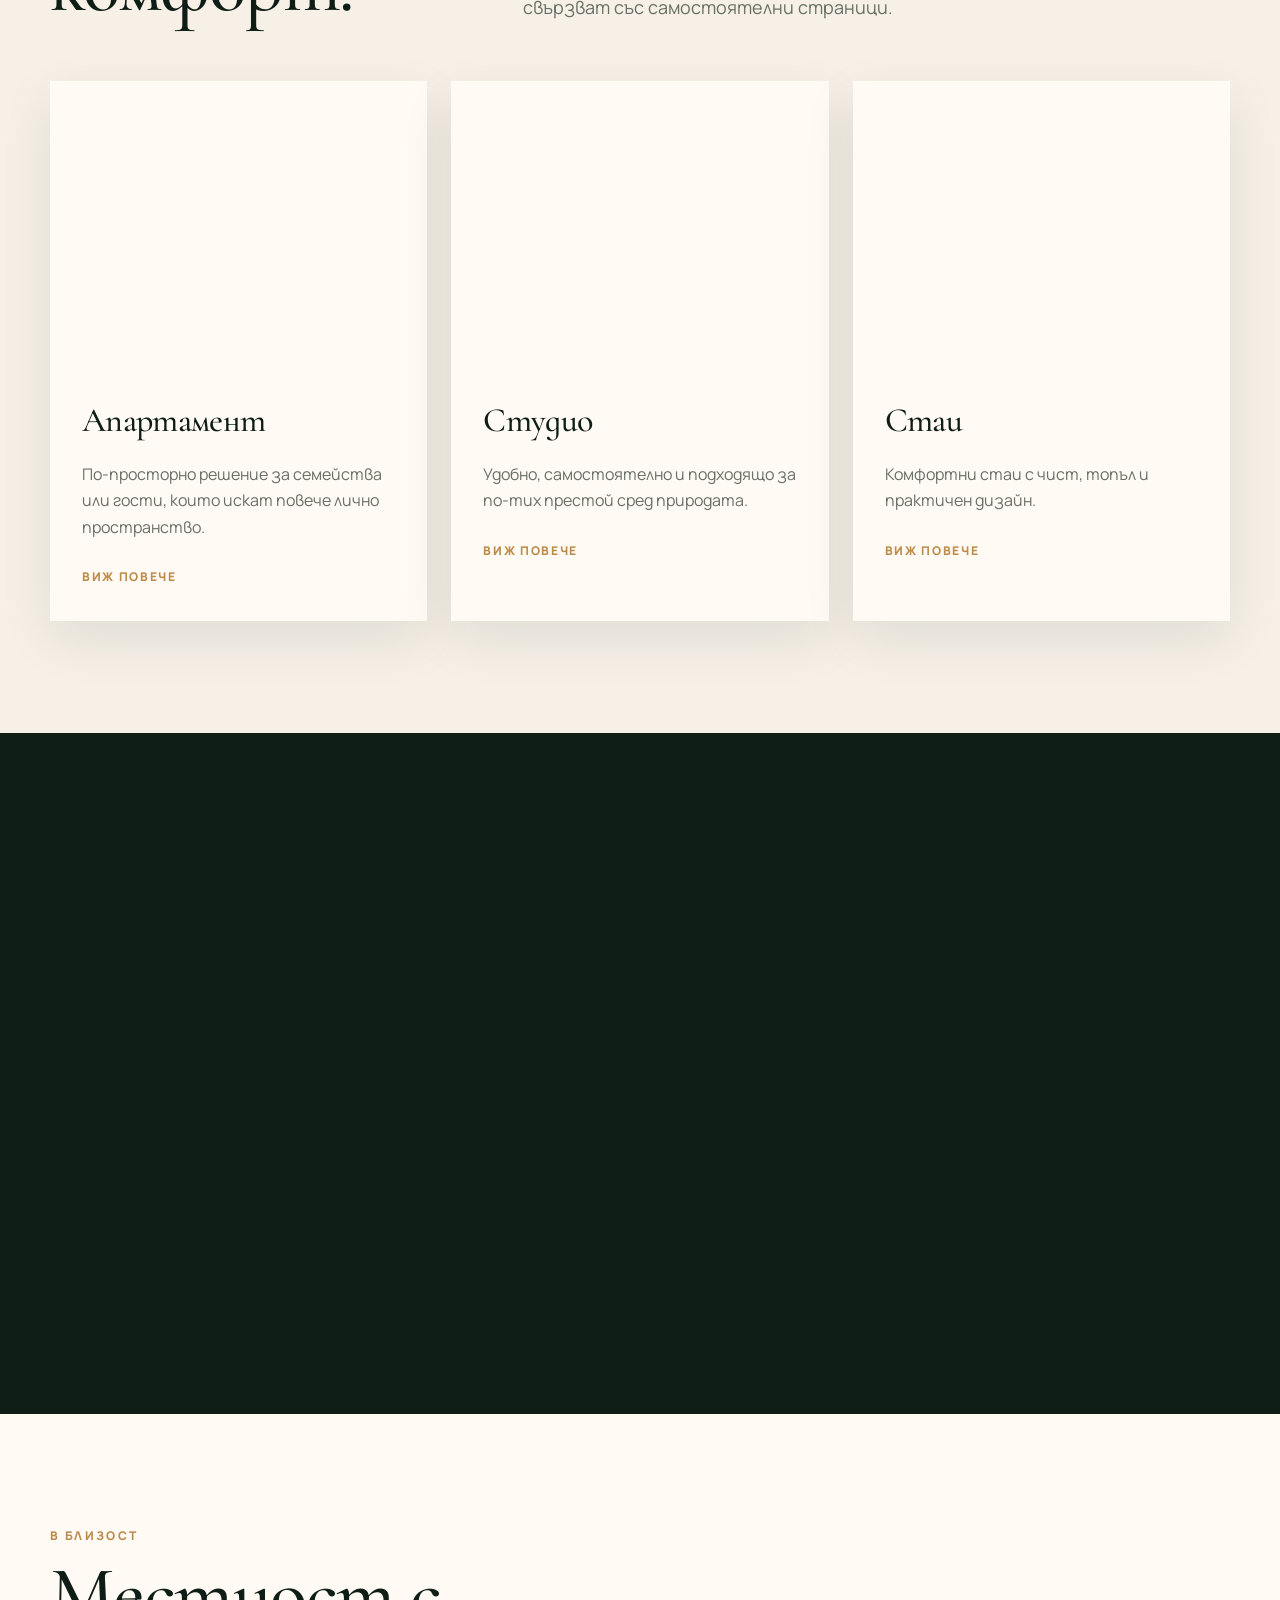
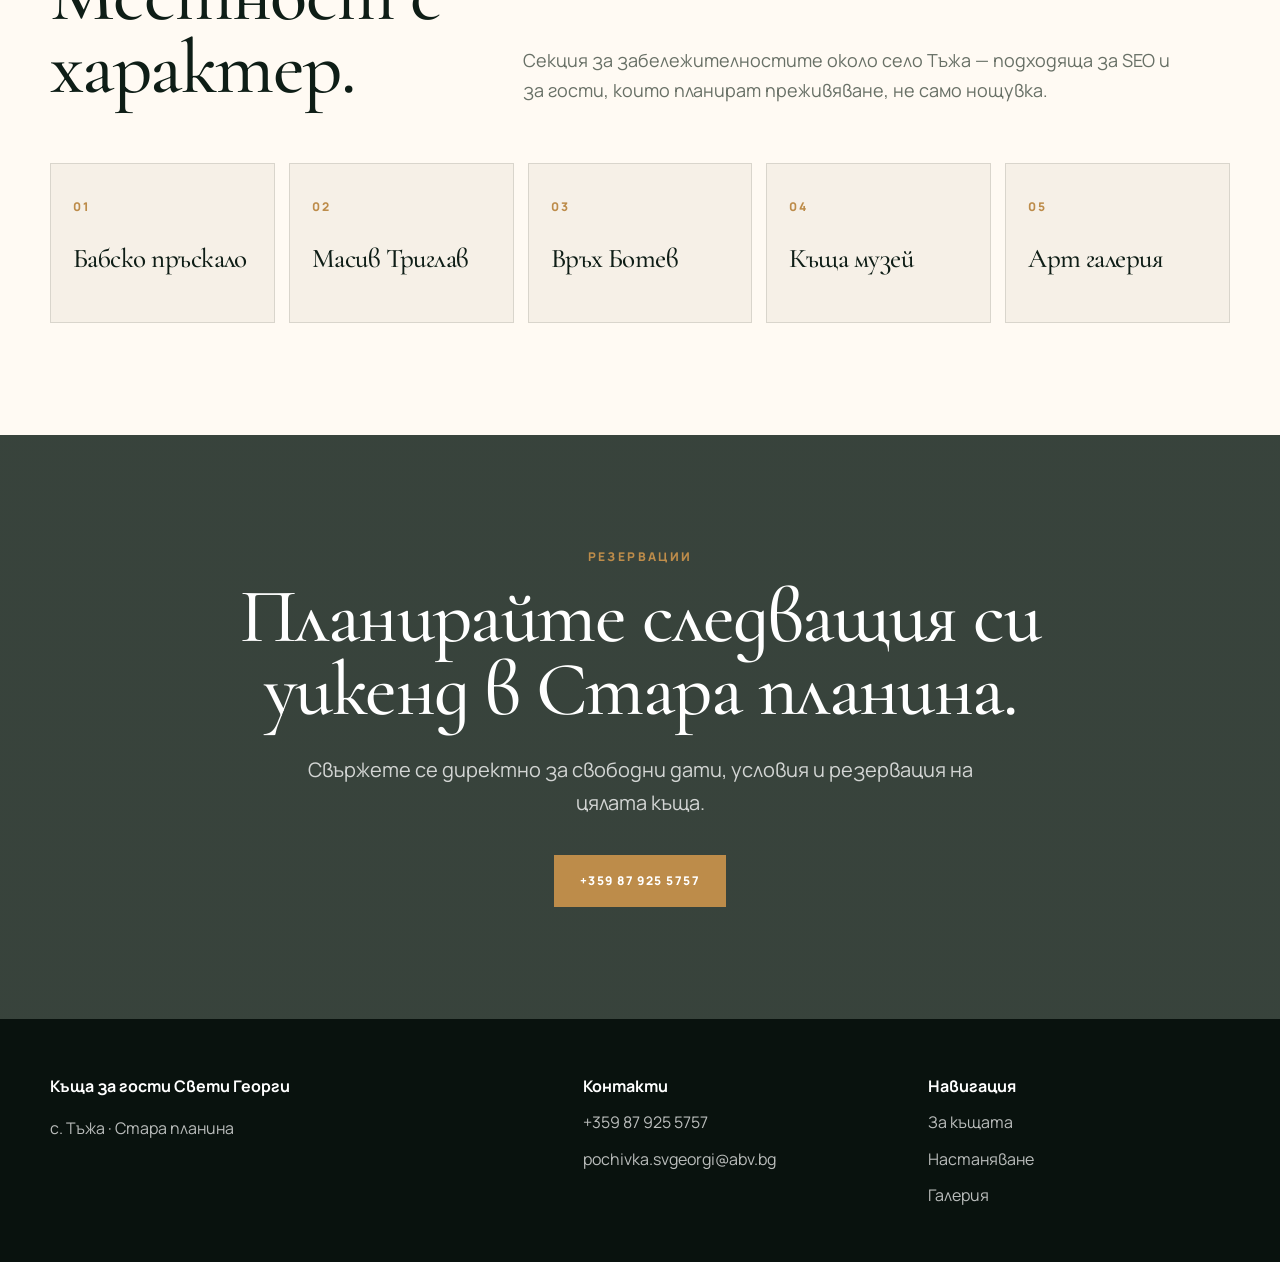
==== commit 458af1c3: "Update index.html" ====
--- a/index.html
+++ b/index.html
@@ -13,7 +13,8 @@
 </head>
 <body>
   <div class="topbar"><div class="wrap"><span>с. Тъжа · Стара планина</span><a href="tel:+359879255757">+359 87 925 5757</a></div></div>
-  <header><div class="wrap nav"><a class="logo" href="#"><span class="mark">Св</span><span>Къща Свети Георги</span></a><nav class="menu"><a href="#about">За къщата</a><a href="#rooms">Настаняване</a><a href="#gallery">Галерия</a><a href="#location">Местността</a><a href="#contact">Контакти</a></nav><a class="btn" href="#booking">Резервирай</a></div></header>
+  <header><div class="wrap nav"><a class="logo" href="#"> <img src="images/LOGO.webp" alt="Име на хотела"></a>
+    <nav class="menu"><a href="about.html">За къщата</a><a href="accommodation.html">Настаняване</a><a href="gallery.html">Галерия</a><a href="location.html">Местността</a><a href="contacts.html">Контакти</a></nav><a class="btn" href="#booking">Резервирай</a></div></header>
 
   <main>
     <section class="hero">
@@ -28,7 +29,7 @@
           <div class="field"><span>Престой</span><strong>Цяла къща за гости</strong></div>
           <div class="field"><span>Настаняване</span><strong>Стаи, студио и апартамент</strong></div>
           <div class="field"><span>Подходящо за</span><strong>Семейства и компании</strong></div>
-          <div class="field"><span>Цена</span><strong>от 350€ / нощувка</strong></div>
+          <div class="field"><span>Цена</span><strong>350€ / нощувка</strong></div>
           <a class="btn dark" href="tel:+359879255757">Обади се</a>
         </form>
       </div>
@@ -39,7 +40,7 @@
         <div class="photo-stack"><div class="photo-main"></div><div class="photo-small"></div></div>
         <div><div class="kicker">За къщата</div><h2 class="serif">Бутиково усещане, запазен домашен уют.</h2><div class="text-card"><p>Новият дизайн поставя преживяването на първо място — големи снимки, спокойни цветове, ясна информация и директен път към резервация.</p><p>Сегашните снимки се използват временно, но layout-ът е подготвен така, че бъдещите професионални кадри да изпъкнат веднага.</p><a class="btn dark" href="#rooms">Виж настаняването</a></div></div>
       </div>
-      <div class="wrap facts"><div class="fact"><strong>4</strong><span>стаи</span></div><div class="fact"><strong>2</strong><span>басейна</span></div><div class="fact"><strong>350€</strong><span>за къща</span></div><div class="fact"><strong>360°</strong><span>природа</span></div></div>
+      <div class="wrap facts"><div class="fact"><strong>6</strong><span>стаи</span></div><div class="fact"><strong>2</strong><span>басейна</span></div><div class="fact"><strong>350€</strong><span>за къща</span></div><div class="fact"><strong>360°</strong><span>природа</span></div></div>
     </section>
 
     <section class="dark">
--- a/homepage.css
+++ b/homepage.css
@@ -132,7 +132,7 @@
 
 .topbar {
   position: absolute;
-  z-index: 10;
+  z-index: 20;
   inset: 0 0 auto 0;
 
   color: #fff;
@@ -155,7 +155,7 @@
 
 header {
   position: absolute;
-  z-index: 11;
+  z-index: 21;
   top: 46px;
   left: 0;
   right: 0;
@@ -169,6 +169,7 @@
   display: flex;
   align-items: center;
   justify-content: space-between;
+  gap: 28px;
 
   border-bottom: 1px solid rgba(255, 255, 255, .18);
 }
@@ -177,6 +178,7 @@
   display: flex;
   align-items: center;
   gap: 14px;
+  flex: 0 0 auto;
 
   font-size: 13px;
   font-weight: 800;
@@ -184,9 +186,16 @@
   text-transform: uppercase;
 }
 
+.logo img {
+  height: 60px;
+  width: auto;
+  display: block;
+}
+
 .mark {
   width: 52px;
   height: 52px;
+  flex: 0 0 52px;
 
   display: grid;
   place-items: center;
@@ -201,7 +210,10 @@
 
 .menu {
   display: flex;
-  gap: 28px;
+  align-items: center;
+  justify-content: center;
+  gap: clamp(18px, 2vw, 28px);
+  flex: 1 1 auto;
 
   color: rgba(255, 255, 255, .84);
   font-size: 12px;
@@ -220,13 +232,15 @@
    ========================================================= */
 
 .hero {
-  min-height: 100vh;
+  height: 100vh;
+  height: 100svh;
+  min-height: 720px;
   position: relative;
 
-  display: flex;
-  align-items: flex-end;
+  display: block;
   overflow: hidden;
 
+  padding: 0;
   background: #0e1d16;
   color: #fff;
 }
@@ -237,7 +251,12 @@
   inset: 0;
 
   background:
-    linear-gradient(90deg, rgba(8, 18, 13, .88), rgba(8, 18, 13, .42) 48%, rgba(8, 18, 13, .72)),
+    linear-gradient(
+      90deg,
+      rgba(8, 18, 13, .86),
+      rgba(8, 18, 13, .38) 52%,
+      rgba(8, 18, 13, .64)
+    ),
     url('images/img_3005.jpg') center / cover no-repeat;
 
   transform: scale(1.03);
@@ -250,21 +269,28 @@
   right: 0;
   bottom: 0;
 
-  height: 40%;
-  background: linear-gradient(to top, rgba(0, 0, 0, .74), transparent);
+  height: 48%;
+  background: linear-gradient(to top, rgba(0, 0, 0, .72), transparent);
 }
 
 .hero-inner {
-  width: 100%;
+  width: min(1180px, calc(100% - 42px));
+  height: 100%;
   position: relative;
   z-index: 2;
 
-  padding: 215px 0 72px;
+  display: grid;
+  grid-template-rows: 1fr auto;
+  align-content: end;
+
+  padding-top: 180px;
+  padding-bottom: 220px; /* резервира място за booking */
 }
 
 .hero-copy {
-  max-width: 970px;
-  margin-left: 360px;
+  max-width: 900px;
+  margin: 0;
+  align-self: end;
 }
 
 .eyebrow {
@@ -272,7 +298,7 @@
   align-items: center;
   gap: 16px;
 
-  margin-bottom: 24px;
+  margin-bottom: 22px;
 
   color: rgba(255, 255, 255, .78);
   font-size: 12px;
@@ -289,21 +315,21 @@
 }
 
 h1 {
-  max-width: 970px;
+  max-width: 900px;
   margin: 0;
 
-  font-size: clamp(58px, 9vw, 128px);
-  line-height: .88;
+  font-size: clamp(48px, 6.1vw, 92px);
+  line-height: .9;
 
   text-shadow: 0 24px 60px rgba(0, 0, 0, .26);
 }
 
 .lead {
-  max-width: 690px;
-  margin: 28px 0 0;
-
-  color: rgba(255, 255, 255, .82);
-  font-size: clamp(18px, 2vw, 23px);
+  max-width: 680px;
+  margin: 24px 0 0;
+
+  color: rgba(255, 255, 255, .84);
+  font-size: clamp(17px, 1.6vw, 22px);
 }
 
 .hero-actions {
@@ -311,7 +337,7 @@
   flex-wrap: wrap;
   gap: 14px;
 
-  margin-top: 38px;
+  margin-top: 30px;
 }
 
 
@@ -320,19 +346,29 @@
    ========================================================= */
 
 .booking {
+  position: absolute;
+  left: 50%;
+  right: auto;
+  bottom: 0;
+
+  width: 100vw;
+  transform: translateX(-50%);
+
   display: grid;
   grid-template-columns: 1.25fr .8fr .8fr .8fr auto;
 
-  margin-top: 76px;
-
-  background: rgba(255, 250, 243, .96);
+  margin: 0;
+  background: rgba(255, 250, 243,0.80);
   color: var(--text);
-  box-shadow: var(--shadow);
+  box-shadow: 0 -10px 40px rgba(0,0,0,.12);
+
+  backdrop-filter: blur(12px);
+  -webkit-backdrop-filter: blur(12px);
 }
 
 .field {
-  padding: 22px 24px;
-  border-right: 1px solid var(--line);
+  padding: 16px 20px;
+  border-right: 1px solid rgba(0,0,0,.08);
 }
 
 .field span {
@@ -348,11 +384,12 @@
 
 .field strong {
   color: var(--forest);
-  font-size: 16px;
+  font-size: 15px;
 }
 
 .booking .btn {
   height: 100%;
+  min-height: 78px;
   padding-inline: 34px;
 }
 
@@ -363,6 +400,10 @@
 
 section {
   padding: 112px 0;
+}
+
+section.hero {
+  padding: 0;
 }
 
 .section-head {
@@ -752,16 +793,36 @@
    ========================================================= */
 
 @media (max-width: 980px) {
-  .hero-copy {
-    margin-left: 0;
-  }
-
   .menu {
     display: none;
   }
 
+  .hero {
+    height: auto;
+    min-height: 100svh;
+    overflow: visible;
+  }
+
+  .hero-inner {
+    min-height: 100svh;
+    padding: 150px 0 32px;
+    display: flex;
+    flex-direction: column;
+    justify-content: flex-end;
+  }
+
+  .hero-copy {
+    max-width: 760px;
+    margin: 0;
+  }
+
   .booking {
+    position: relative;
+    left: auto;
+    right: auto;
+    bottom: auto;
     grid-template-columns: 1fr 1fr;
+    margin-top: 42px;
   }
 
   .booking .btn {
@@ -808,11 +869,25 @@
   }
 
   h1 {
-    font-size: 52px;
-  }
-
-  .hero-inner {
-    padding: 150px 0 40px;
+    font-size: clamp(42px, 14vw, 58px);
+    line-height: .92;
+  }
+
+  .eyebrow {
+    font-size: 10px;
+    letter-spacing: .18em;
+  }
+
+  .eyebrow::before {
+    width: 42px;
+  }
+
+  .lead {
+    font-size: 17px;
+  }
+
+  .hero-actions {
+    margin-top: 24px;
   }
 
   .booking,
